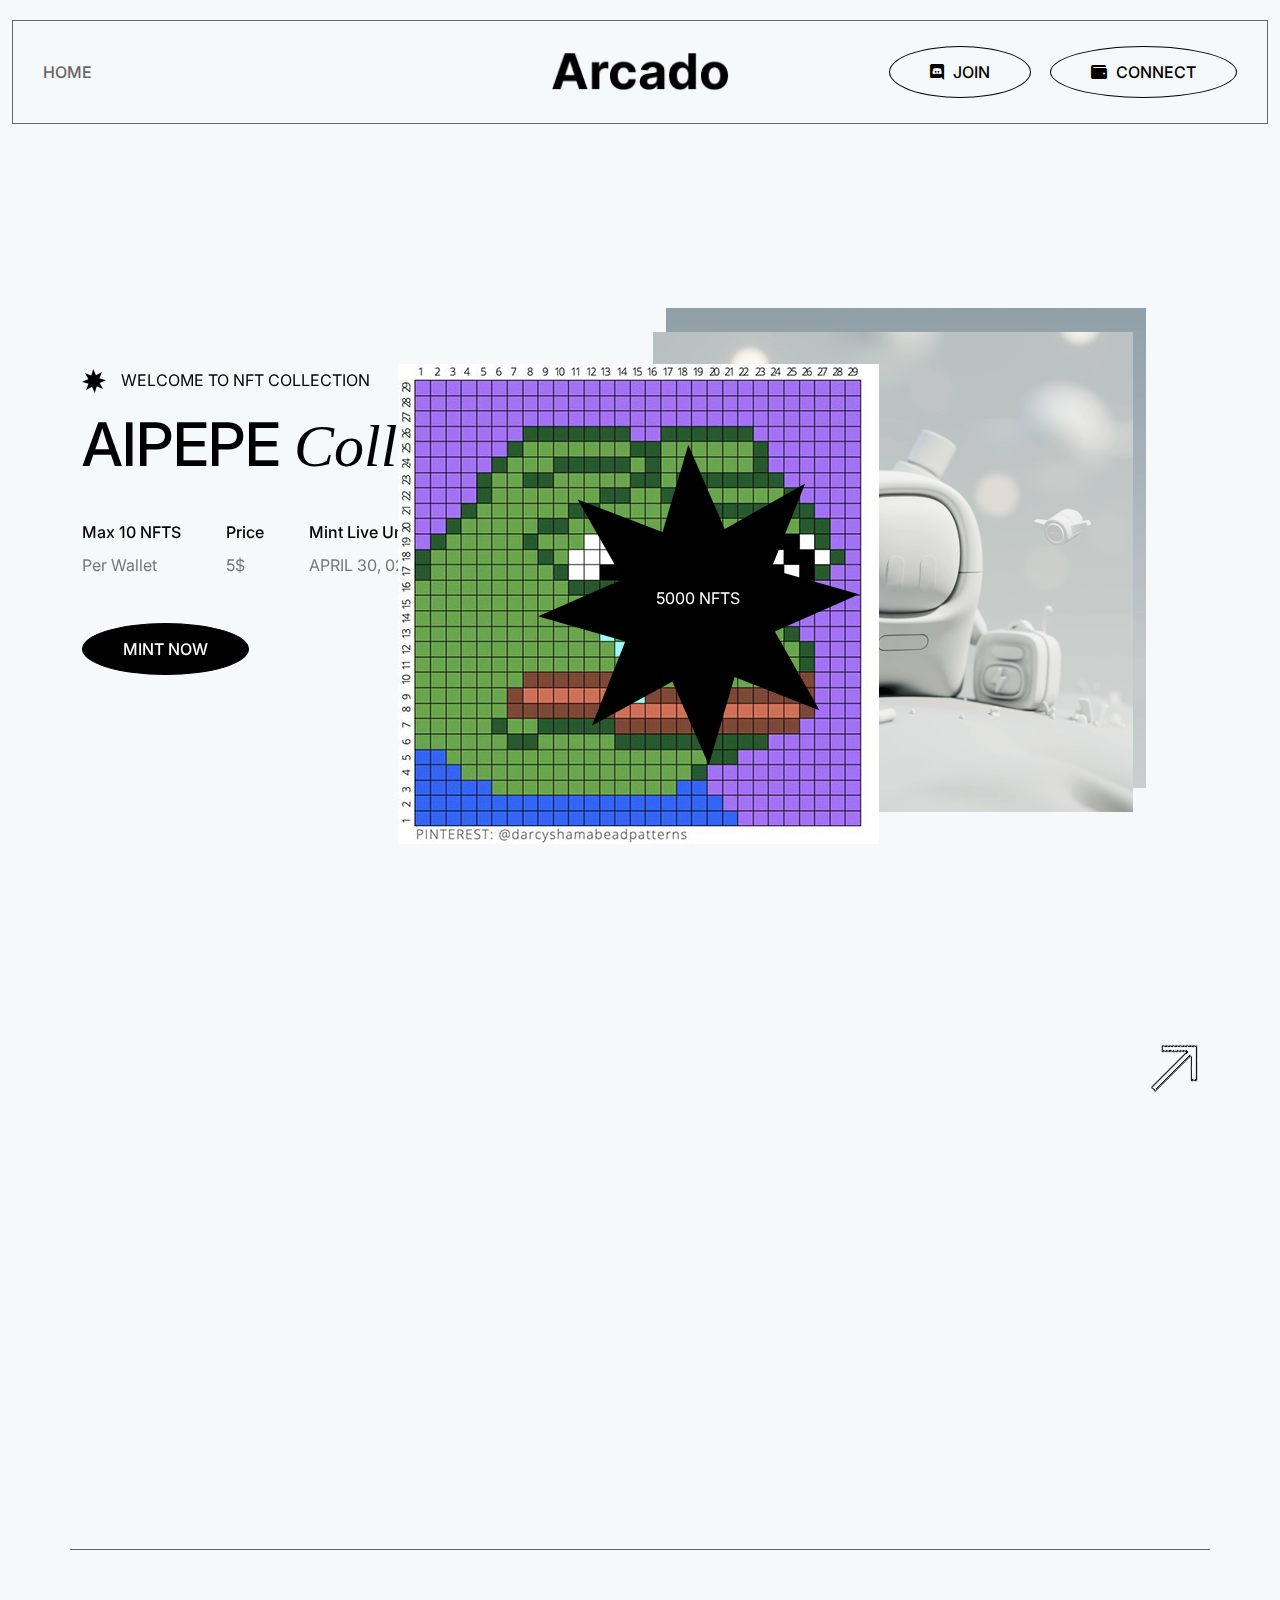
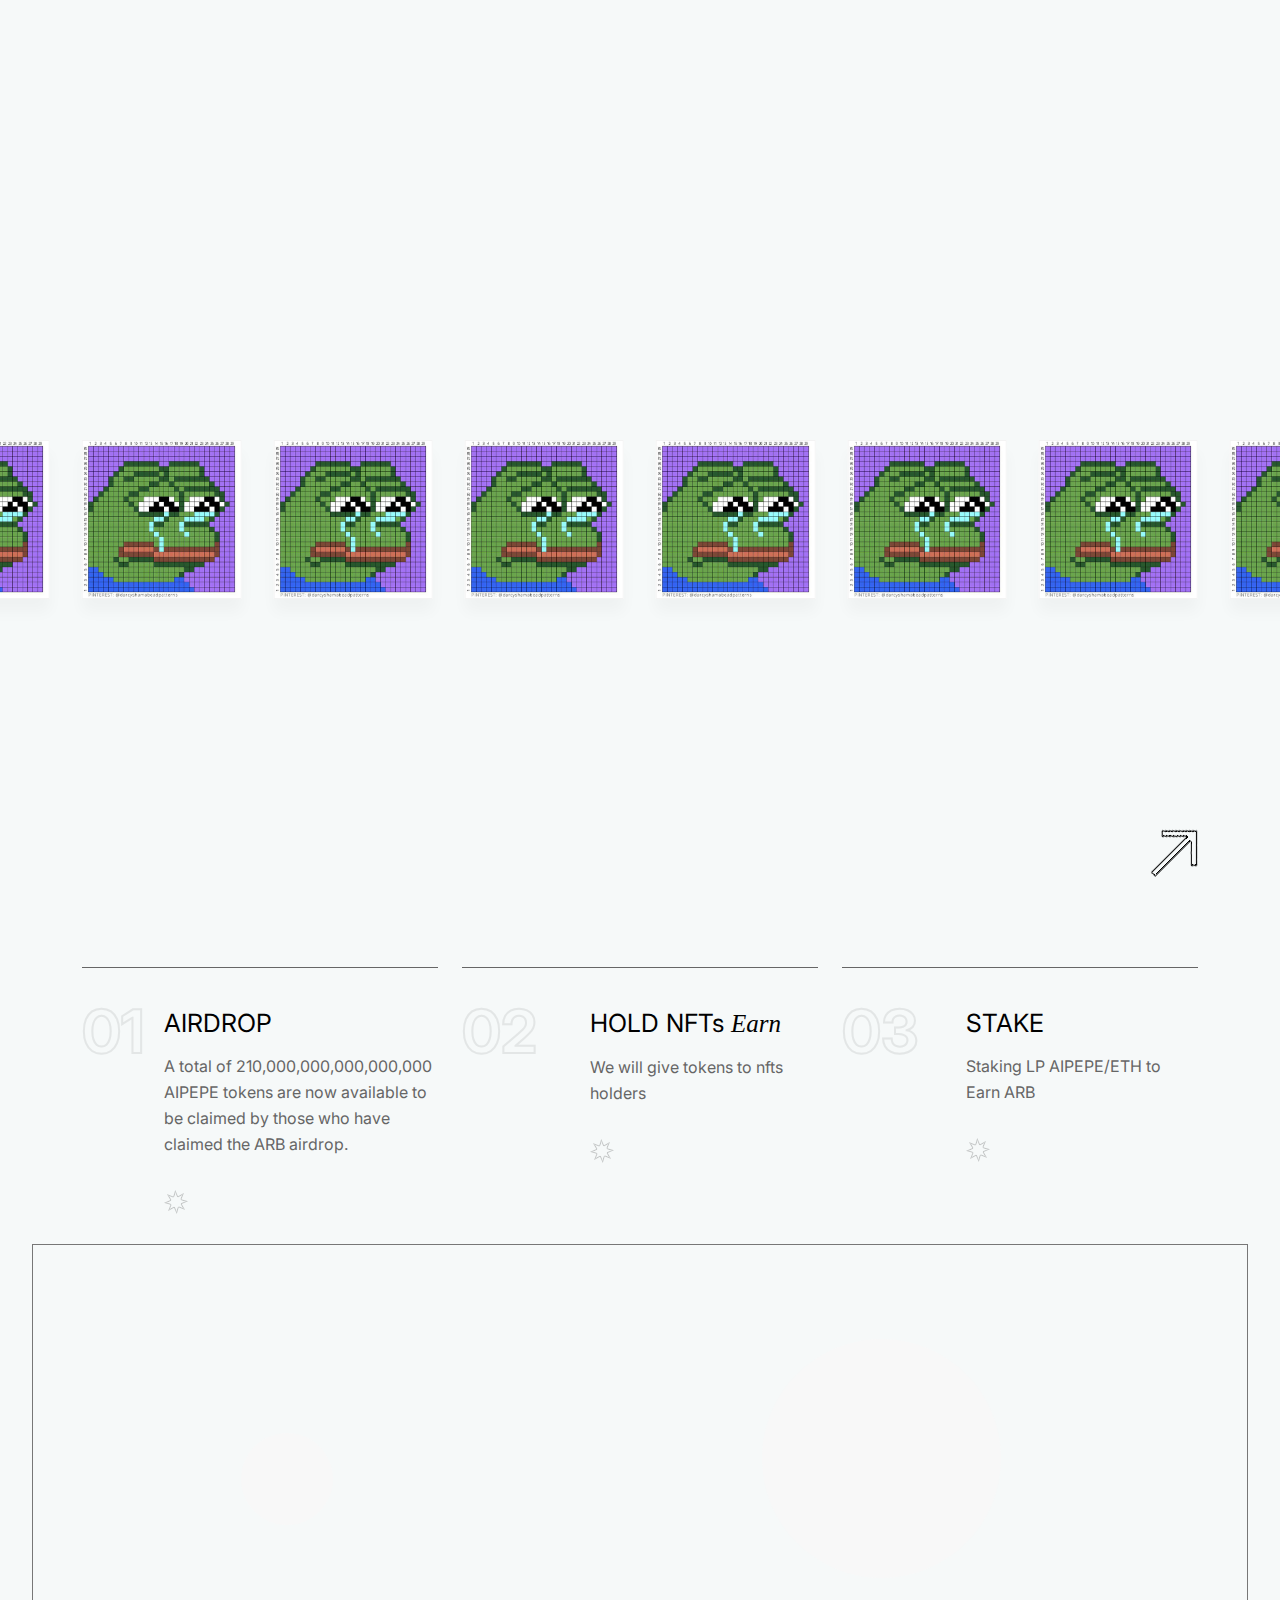
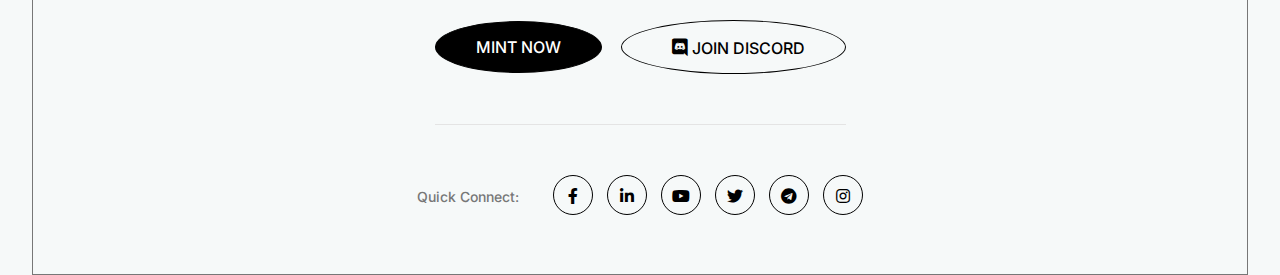
==== index.html @ 97822bea "haha" ====
<!DOCTYPE html>
<html class="no-js" lang="zxx">
<meta
    http-equiv="content-type"
    content="text/html;charset=UTF-8"
  />
    <meta charset="utf-8" />
    <meta http-equiv="x-ua-compatible" content="ie=edge" />
    <title>AIPEPE</title>
    <meta name="description" content="" />
    <meta name="viewport" content="width=device-width, initial-scale=1" />
    <link rel="shortcut icon" type="image/x-icon" href="img/favicon.ico" />
    <!-- Place favicon.ico in the root directory -->

    <!-- CSS here -->
    <link rel="stylesheet" href="css/bootstrap.min.css" />
    <link rel="stylesheet" href="css/animate.min.css" />
    <link rel="stylesheet" href="css/magnific-popup.css" />
    <link rel="stylesheet" href="fontawesome/css/all.min.css" />
    <link rel="stylesheet" href="css/dripicons.css" />
    <link rel="stylesheet" href="css/slick.css" />
    <link rel="stylesheet" href="css/meanmenu.css" />
    <link rel="stylesheet" href="css/swiper.min.css" />
    <link rel="stylesheet" href="css/default.css" />
    <link rel="stylesheet" href="css/style.css" />
    <link rel="stylesheet" href="css/responsive.css" />
  </head>
  <body>
    <!-- header -->
    <header class="header-area header-three">
      <div id="header-sticky" class="menu-area">
        <div class="container">
          <div class="second-menu">
            <div class="row align-items-center">
              <div class="col-xl-5 col-lg-5">
                <div class="main-menu">
                  <nav id="mobile-menu">
                    <ul>
                      <li class="has-sub">
                        <a href="#home">Home</a>
                      </li>
                    </ul>
                  </nav>
                </div>
              </div>
              <div class="col-lg-2 col-md-12 text-center">
                <div class="logo">
                  <a href="index-2.html"
                    ><img src="img/logo/logo.png" alt="logo"
                  /></a>
                </div>
              </div>
              <div class="col-xl-5 col-lg-5 text-right d-none d-lg-block">
                <a
                  href="index-2.html#contact"
                  class="btn ss-btn smoth-scroll mr-15"
                  ><i class="fab fa-discord"></i> join</a
                >
                <a href="#" class="btn ss-btn smoth-scroll menu-tigger"
                  ><i class="fas fa-wallet"></i> Connect</a
                >
              </div>
              <div class="col-12">
                <div class="mobile-menu"></div>
              </div>
            </div>
          </div>
        </div>
      </div>
    </header>
    <!-- header-end -->
    <div class="offcanvas-menu">
      <span class="menu-close"><i class="fal fa-times"></i></span>
      <div id="cssmenu3" class="menu-one-page-menu-container">
        <h2>Connect Your Wallet</h2>
        <p>
          Connect with one of our available wallet providers or create a new
          one.
        </p>
        <ul id="menu-one-page-menu-2" class="menu">
          <li class="menu-item menu-item-type-custom menu-item-object-custom">
            <a href="#"
              ><img src="img/icon/icon-1.png" alt="star-small" /> Meta Mask</a
            >
          </li>
          <li class="menu-item menu-item-type-custom menu-item-object-custom">
            <a href="#"
              ><img src="img/icon/icon-2.png" alt="star-small" /> Bitski</a
            >
          </li>
          <li class="menu-item menu-item-type-custom menu-item-object-custom">
            <a href="#"
              ><img src="img/icon/icon-3.png" alt="star-small" /> Fortmatic</a
            >
          </li>
          <li class="menu-item menu-item-type-custom menu-item-object-custom">
            <a href="#"
              ><img src="img/icon/icon-4.png" alt="star-small" /> Wallet Connect
            </a>
          </li>
        </ul>
      </div>
    </div>
    <div class="offcanvas-overly"></div>
    <!-- offcanvas-end -->

    <!-- main-area -->
    <main>
      <!-- slider-area -->
      <section id="parallax" class="slider-area fix p-relative">
        <div
          class="slider-shape ss-one layer"
          data-delay=".15s"
          data-depth="0.10"
        >
          <img src="./images/pepe.jpg" alt="shape" />
        </div>
        <div
          class="slider-shape ss-two layer"
          data-delay=".15s"
          data-depth="0.10"
        >
          <img src="img/slider/main3.png" alt="shape" />
        </div>
        <div class="slider-shape ss-three layer" data-depth="0.40">
          <img src="img/slider/main2.png" alt="shape" />
        </div>
        <div class="slider-shape ss-four layer" data-depth="0.40">
          <img src="img/slider/slider-icon1.png" alt="shape" />
          <div class="text">5000 NFTs</div>
        </div>
        <div class="slider-active">
          <div class="single-slider slider-bg d-flex align-items-center">
            <div class="container">
              <div class="row justify-content-center align-items-center">
                <div class="col-lg-6 col-md-6">
                  <div
                    class="slider-content s-slider-content mt-100 p-relative"
                  >
                    <h5>
                      <img src="img/bg/star-small.png" alt="star-small" />
                      welcome to nft collection
                    </h5>
                    <h2 data-animation="fadeInUp" data-delay=".4s">
                      AIPEPE <span>Collections</span>
                    </h2>
                    <ul class="expert">
                      <li>
                        <strong>Max 10 NFTS</strong>
                        <p>Per Wallet</p>
                      </li>
                      <li>
                        <strong>Price</strong>
                        <p>5$</p>
                      </li>
                      <li>
                        <strong>Mint Live Until</strong>
                        <p>APRIL 30, 02:00H</p>
                      </li>
                    </ul>
                    <div class="slider-btn mt-30 mb-105">
                      <a
                        href="#"
                        class="btn ss-btn mr-15 menu-tigger"
                        data-animation="fadeInLeft"
                        data-delay=".4s"
                        >mint now
                      </a>
                    </div>
                  </div>
                </div>
                <div class="col-lg-6 col-md-6 p-relative"></div>
              </div>
            </div>
          </div>
        </div>
      </section>
      <!-- slider-area-end -->

      <!-- services-three-area -->
      <section id="services" class="services-area services-bg p-relative fix">
        <div class="container pt-120 pb-90">
          <div class="row">
            <div class="col-lg-6 col-md-12">
              <div
                class="section-title p-relative mb-50 wow fadeInLeft animated"
                data-animation="fadeInLeft"
                data-delay=".4s"
              >
                <h5>
                  <img src="img/bg/star-small.png" alt="star-small" /> How It
                  works
                </h5>
                <h2>How To <span>Mint</span></h2>
              </div>
            </div>
            <div class="col-lg-6 col-md-12 text-right">
              <a href="#contact"
                ><img src="img/bg/up-arrow-icon.png" alt="img"
              /></a>
            </div>
          </div>
          <div class="row">
            <div class="col-lg-3 col-md-6">
              <div
                class="s-single-services mb-30 wow fadeInUp animated"
                data-animation="fadeInUp"
                data-delay=".2s"
              >
                <div class="services-icon mb-30">
                  <img src="img/icon/se-icon1.png" alt="img" />
                </div>
                <div class="second-services-content">
                  <h3>Connect Your <span>Wallet</span></h3>
                  <p>Put your skills to the ultimate test & wager PONG.</p>
                  <div class="star-icon">
                    <img src="img/bg/star-small-2.png" alt="star-small" />
                  </div>
                </div>
              </div>
            </div>
            <div class="col-lg-3 col-md-6">
              <div
                class="s-single-services mb-30 wow fadeInUp animated"
                data-animation="fadeInUp"
                data-delay=".4s"
              >
                <div class="services-icon mb-30">
                  <img src="img/icon/se-icon2.png" alt="img" />
                </div>
                <div class="second-services-content">
                  <h3>Select An <span>Quatity</span></h3>
                  <p>Trade and sell Pong Heroes NFT's with $PONG token.</p>
                  <div class="star-icon">
                    <img src="img/bg/star-small-2.png" alt="star-small" />
                  </div>
                </div>
              </div>
            </div>
            <div class="col-lg-3 col-md-6">
              <div
                class="s-single-services mb-30 wow fadeInUp animated"
                data-animation="fadeInUp"
                data-delay=".6s"
              >
                <div class="services-icon mb-30">
                  <img src="img/icon/se-icon3.png" alt="img" />
                </div>
                <div class="second-services-content">
                  <h3>Confirm <span>Transaction</span></h3>
                  <p>Pong Heroes will include multible blockchains game.</p>
                  <div class="star-icon">
                    <img src="img/bg/star-small-2.png" alt="star-small" />
                  </div>
                </div>
              </div>
            </div>
            <div class="col-lg-3 col-md-6">
              <div
                class="s-single-services mb-30 wow fadeInUp animated"
                data-animation="fadeInUp"
                data-delay=".6s"
              >
                <div class="services-icon mb-30">
                  <img src="img/icon/se-icon4.png" alt="img" />
                </div>
                <div class="second-services-content">
                  <h3>Receive Your <span>NFTs</span></h3>
                  <p>
                    In the game, that all players can choose by their
                    preference.
                  </p>
                  <div class="star-icon">
                    <img src="img/bg/star-small-2.png" alt="star-small" />
                  </div>
                </div>
              </div>
            </div>
          </div>
        </div>
      </section>
      <!-- services-three-area -->
      <!-- gallery-area -->
      <section id="portfolio" class="portfolio fix">
        <div class="container pt-120 pb-110">
          <div class="portfolio">
            <div class="row align-items-center text-center">
              <div class="col-lg-12 col-md-12">
                <div
                  class="section-title p-relative mb-50 pl-60 wow fadeInLeft animated"
                  data-animation="fadeInLeft"
                  data-delay=".4s"
                >
                  <div class="hireus">
                    <img src="img/bg/hireus-circle.png" alt="hireus-circle" />
                  </div>
                  <h2>
                    We Are Fully Dedicated To Creative <br /><span
                      >Authentic Assets</span
                    >
                  </h2>
                </div>
              </div>
            </div>
            <div class="swiper profile">
              <div class="swiper-wrapper">
                <div class="swiper-slide">
                  <figure class="gallery-image">
                    <img src="images/pepe.jpg" alt="img" class="img" />
                  </figure>
                </div>
                <div class="swiper-slide">
                  <figure class="gallery-image">
                    <img src="images/pepe.jpg" alt="img" class="img" />
                  </figure>
                </div>
                <div class="swiper-slide">
                  <figure class="gallery-image">
                    <img src="images/pepe.jpg" alt="img" class="img" />
                  </figure>
                </div>
                <div class="swiper-slide">
                  <figure class="gallery-image">
                    <img src="images/pepe.jpg" alt="img" class="img" />
                  </figure>
                </div>
                <div class="swiper-slide">
                  <figure class="gallery-image">
                    <img src="images/pepe.jpg" alt="img" class="img" />
                  </figure>
                </div>
                <div class="swiper-slide">
                  <figure class="gallery-image">
                    <img src="images/pepe.jpg" alt="img" class="img" />
                  </figure>
                </div>
              </div>
            </div>
          </div>
        </div>
      </section>
      <!-- gallery-area-end -->

      <!-- services-three-area -->
      <section
        id="services2"
        class="services-area services-bg p-relative fix pt-120"
      >
        <div class="container">
          <div class="row">
            <div class="col-lg-6 col-md-12">
              <div
                class="section-title p-relative mb-50 wow fadeInLeft animated"
                data-animation="fadeInLeft"
                data-delay=".4s"
              >
                <h5>
                  <img src="img/bg/star-small.png" alt="star-small" /> features
                </h5>
                <h2>Why Choose <span>Us</span></h2>
              </div>
            </div>
            <div class="col-lg-6 col-md-12 text-right">
              <a href="#contact" class="up-arrow"
                ><img src="img/bg/up-arrow-icon.png" alt="img"
              /></a>
            </div>
          </div>
          <div class="row">
            <div class="col-lg-4 col-md-6">
              <div class="services-box07 mb-30">
                <div class="sr-contner">
                  <div class="icon">01</div>
                  <div class="text">
                    <h5>AIRDROP</span></h5>
                    <p>
                        A total of 210,000,000,000,000,000 AIPEPE tokens are now available to be claimed by those who have claimed the ARB airdrop.
                    </p>
                    <div class="star-icon">
                      <img src="img/bg/star-small-2.png" alt="star-small" />
                    </div>
                  </div>
                </div>
              </div>
            </div>
            <div class="col-lg-4 col-md-6">
              <div class="services-box07 mb-30">
                <div class="sr-contner">
                  <div class="icon">02</div>
                  <div class="text">
                    <h5>HOLD NFTs <span>Earn</span></h5>
                    <p>
                        We will give tokens to nfts holders
                    </p>
                    <div class="star-icon">
                      <img src="img/bg/star-small-2.png" alt="star-small" />
                    </div>
                  </div>
                </div>
              </div>
            </div>
            <div class="col-lg-4 col-md-6">
              <div class="services-box07 mb-30">
                <div class="sr-contner">
                  <div class="icon">03</div>
                  <div class="text">
                    <h5>STAKE </h5>
                    <p>
                        Staking LP AIPEPE/ETH to Earn
                        ARB
                    </p>
                    <div class="star-icon">
                      <img src="img/bg/star-small-2.png" alt="star-small" />
                    </div>
                  </div>
                </div>
              </div>
            </div>
          </div>
        </div>
      </section>
      <!-- services-three-area -->




    </main>
    <!-- main-area-end -->

    <!-- footer -->
    <footer class="footer-bg footer-p">
      <div class="footer-top p-relative">
        <div class="container">
          <div class="anim-01"></div>
          <div class="anim-02"></div>
          <div class="row justify-content-center align-items-center">
            <div class="col-xl-5 col-lg-6 col-sm-12 text-center">
              <div
                class="section-title p-relative mb-50 wow fadeInDown animated"
                data-animation="fadeInLeft"
                data-delay=".4s"
              >
                <div class="ft-logo">
                  <img src="img/bg/footer-icon.png" alt="img" />
                </div>
                <h2 class="mt-60">
                  Quick Join Our Community & Get <span>Early Access</span>
                </h2>
              </div>
              <div class="slider-btn pb-50 bdb">
                <a
                  href="#"
                  class="btn ss-btn mr-15 menu-tigger"
                  data-animation="fadeIn"
                  data-delay=".4s"
                  >mint now
                </a>
                <a
                  href="#"
                  class="btn ss-btn active"
                  data-animation="fadeInLeft"
                  data-delay=".4s"
                  ><i class="fab fa-discord"></i> Join discord</a
                >
              </div>
              <div class="footer-social mt-50 mb-60">
                <span>Quick Connect:</span>
                <a href="#"><i class="fab fa-facebook-f"></i></a>
                <a href="#"><i class="fab fa-linkedin-in"></i></a>
                <a href="#"><i class="fab fa-youtube"></i></a>
                <a href="#"><i class="fab fa-twitter"></i></a>
                <a href="#"><i class="fab fa-telegram"></i></a>
                <a href="#"><i class="fab fa-instagram"></i></a>
              </div>
            </div>
          </div>

        </div>
      </div>

    </footer>
    <!-- footer-end -->

    <!-- JS here -->
    <script src="js/vendor/modernizr-3.5.0.min.js"></script>
    <script src="js/vendor/jquery-3.6.0.min.js"></script>
    <script src="js/popper.min.js"></script>
    <script src="js/bootstrap.min.js"></script>
    <script src="js/slick.min.js"></script>
    <script src="js/ajax-form.js"></script>
    <script src="js/paroller.js"></script>
    <script src="js/wow.min.js"></script>
    <script src="js/js_isotope.pkgd.min.js"></script>
    <script src="js/imagesloaded.min.js"></script>
    <script src="js/parallax.min.js"></script>
    <script src="js/jquery.waypoints.min.js"></script>
    <script src="js/jquery.counterup.min.js"></script>
    <script src="js/jquery.scrollUp.min.js"></script>
    <script src="js/jquery.meanmenu.min.js"></script>
    <script src="js/parallax-scroll.js"></script>
    <script src="js/jquery.magnific-popup.min.js"></script>
    <script src="js/element-in-view.js"></script>
    <script src="js/swiper.min.js"></script>
    <script src="js/main.js"></script>
  </body>


</html>
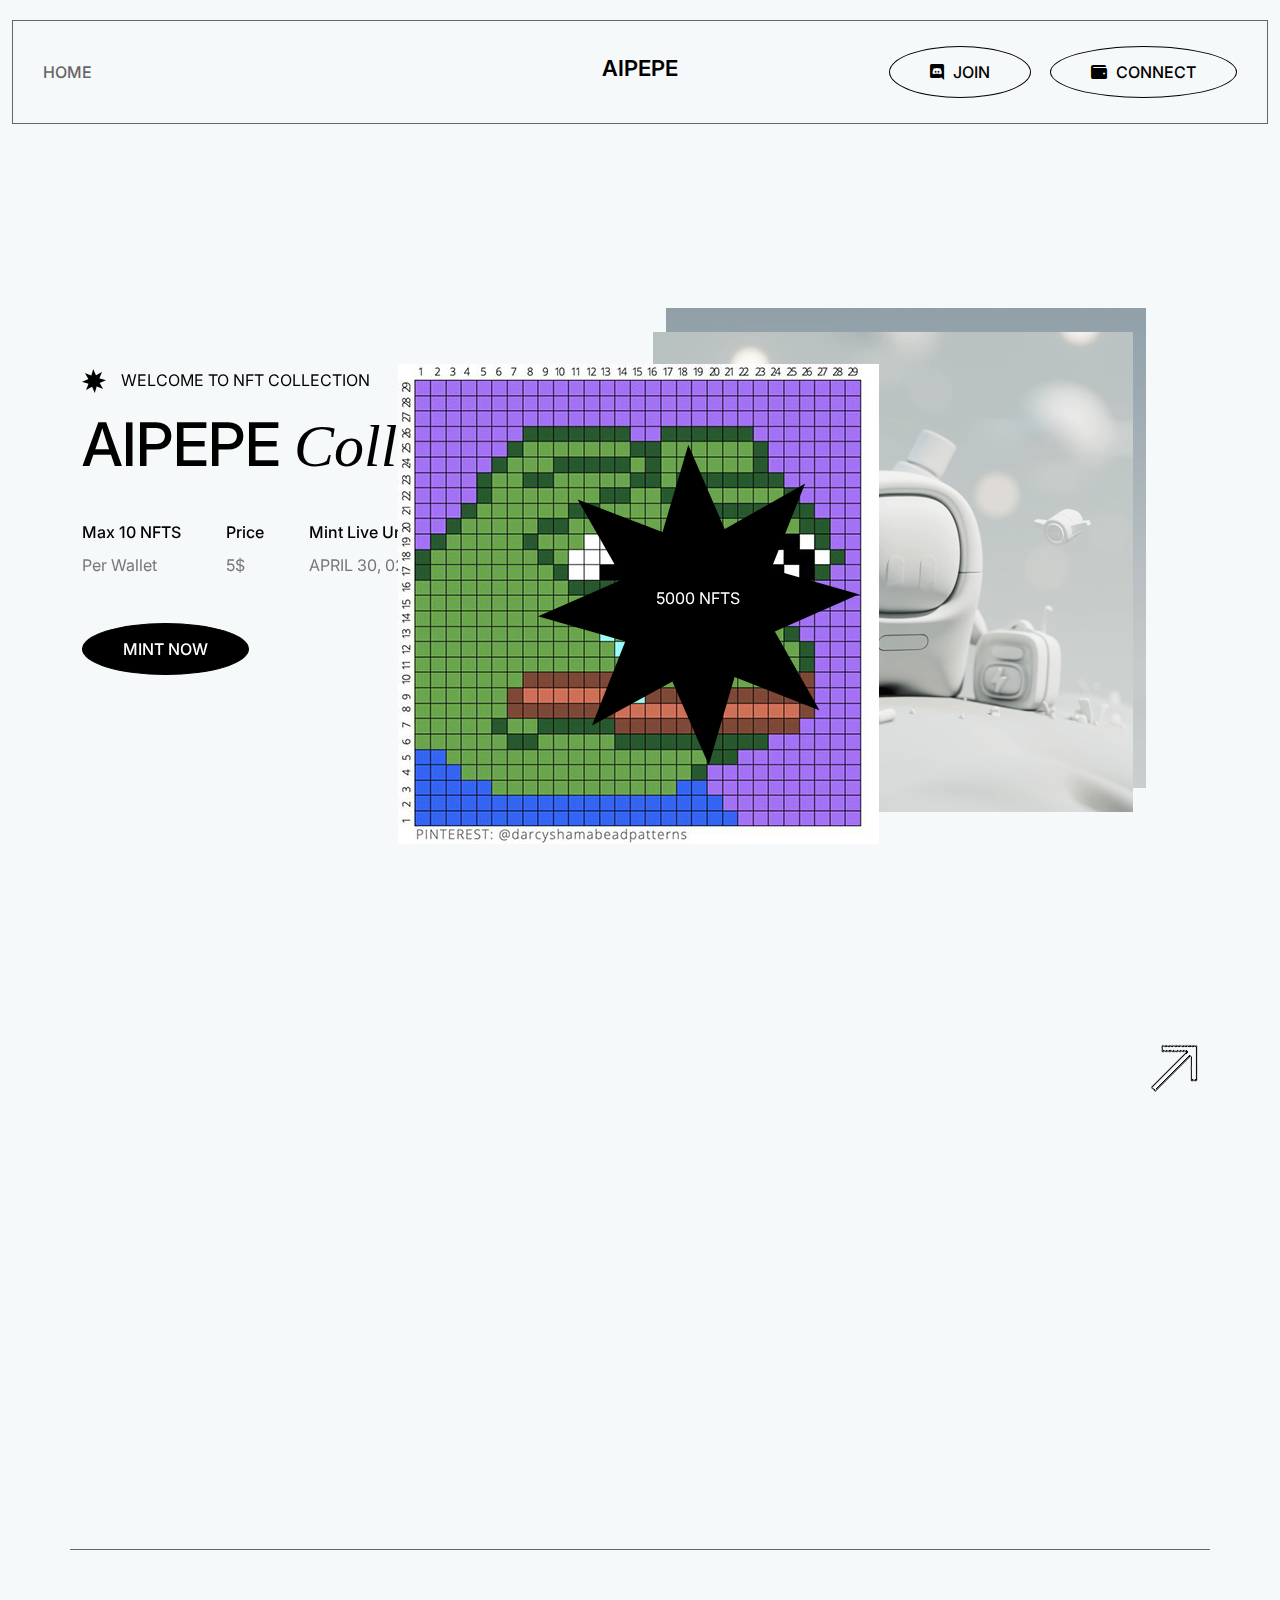
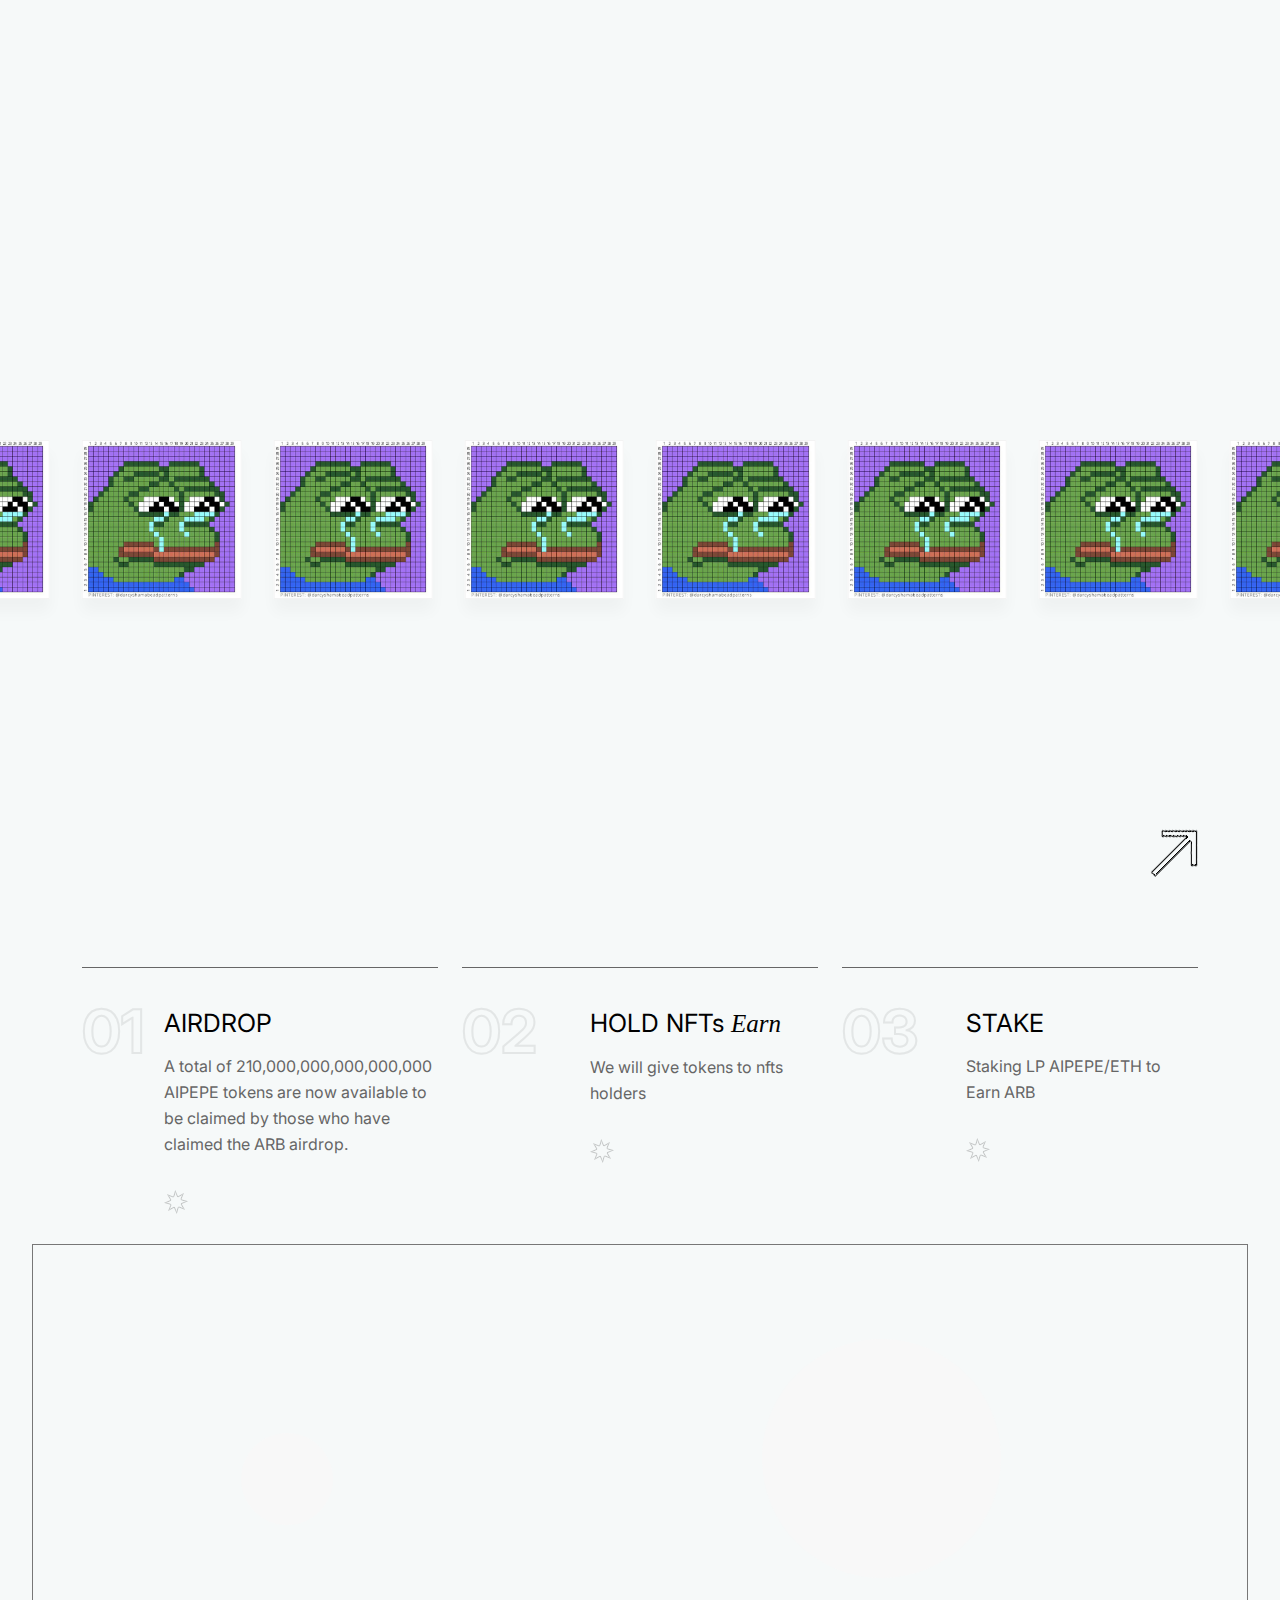
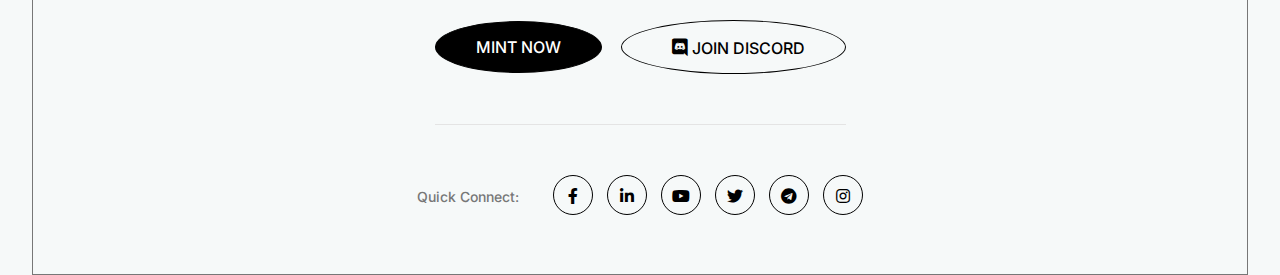
==== commit bad6e855: "haha" ====
--- a/index.html
+++ b/index.html
@@ -45,9 +45,10 @@
               </div>
               <div class="col-lg-2 col-md-12 text-center">
                 <div class="logo">
-                  <a href="index-2.html"
+                  <!-- <a href="index-2.html"
                     ><img src="img/logo/logo.png" alt="logo"
-                  /></a>
+                  /></a> -->
+                    <h4>AIPEPE</h4>
                 </div>
               </div>
               <div class="col-xl-5 col-lg-5 text-right d-none d-lg-block">
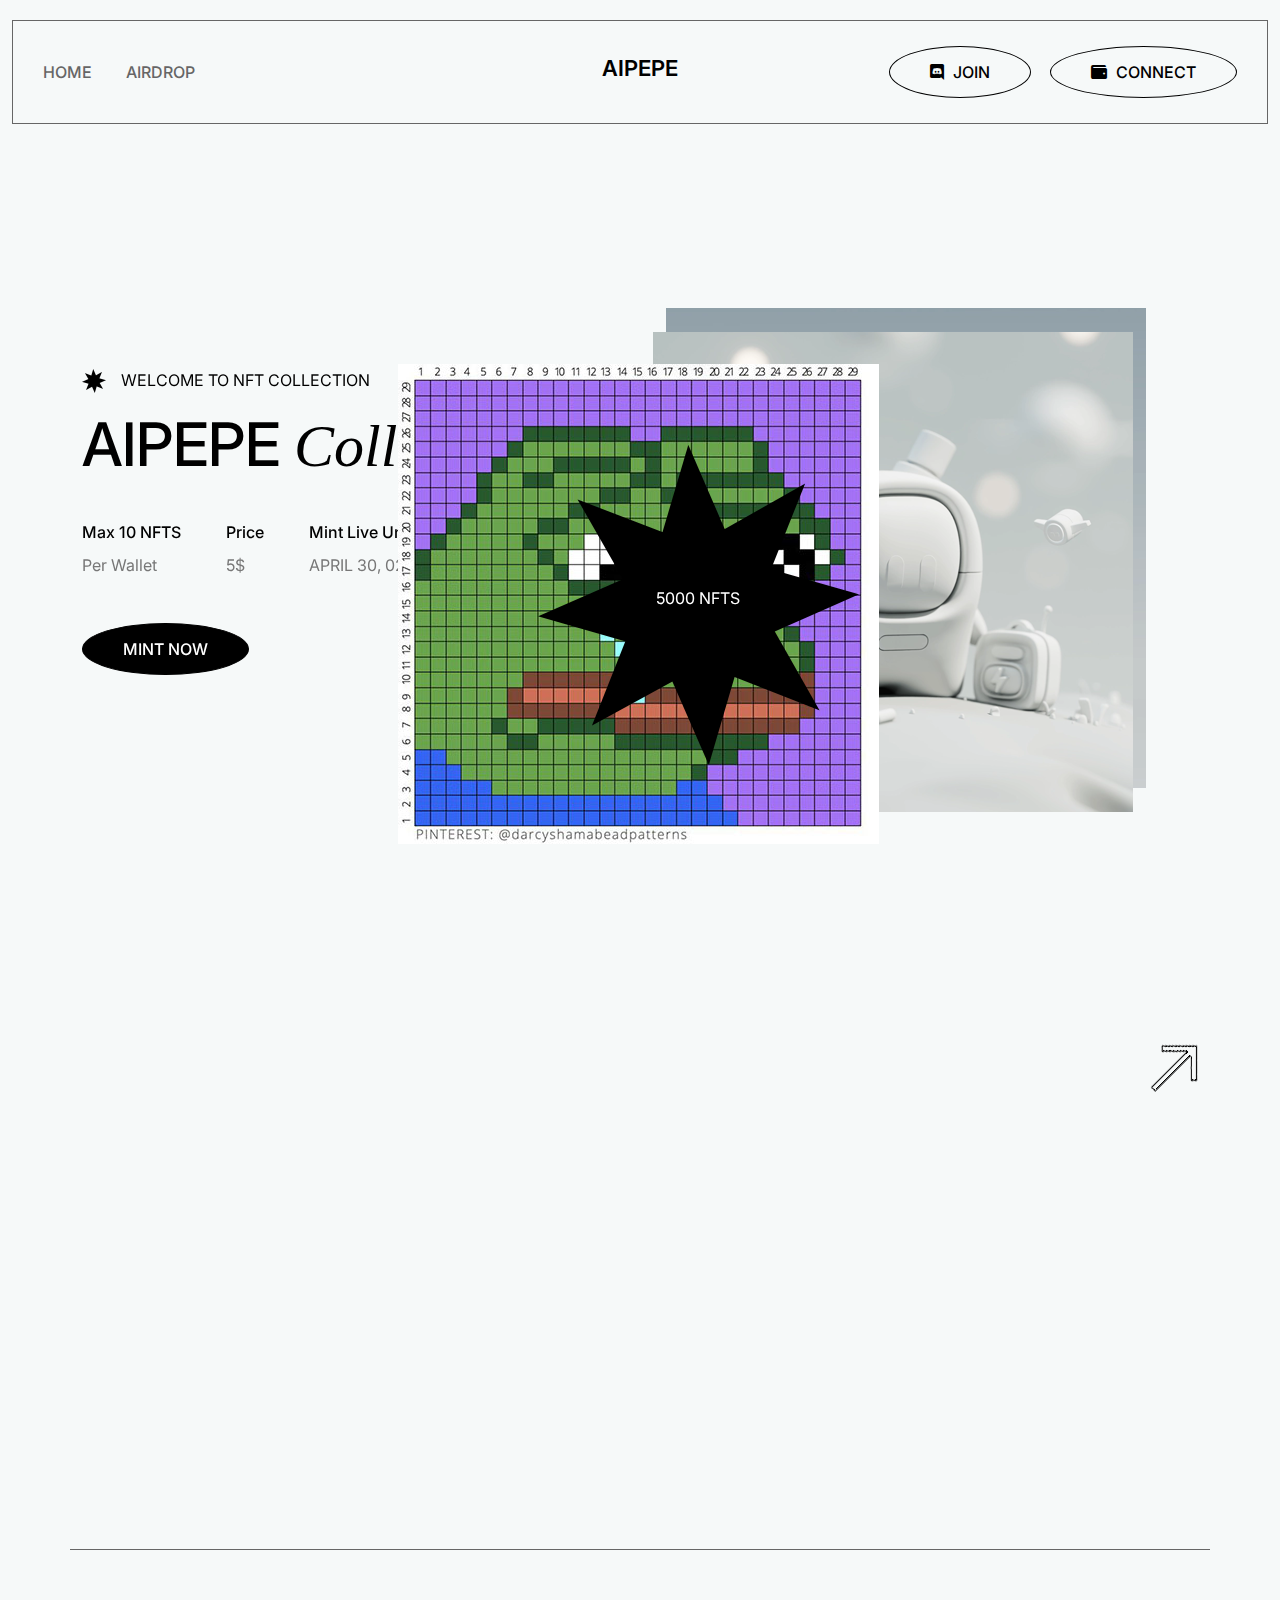
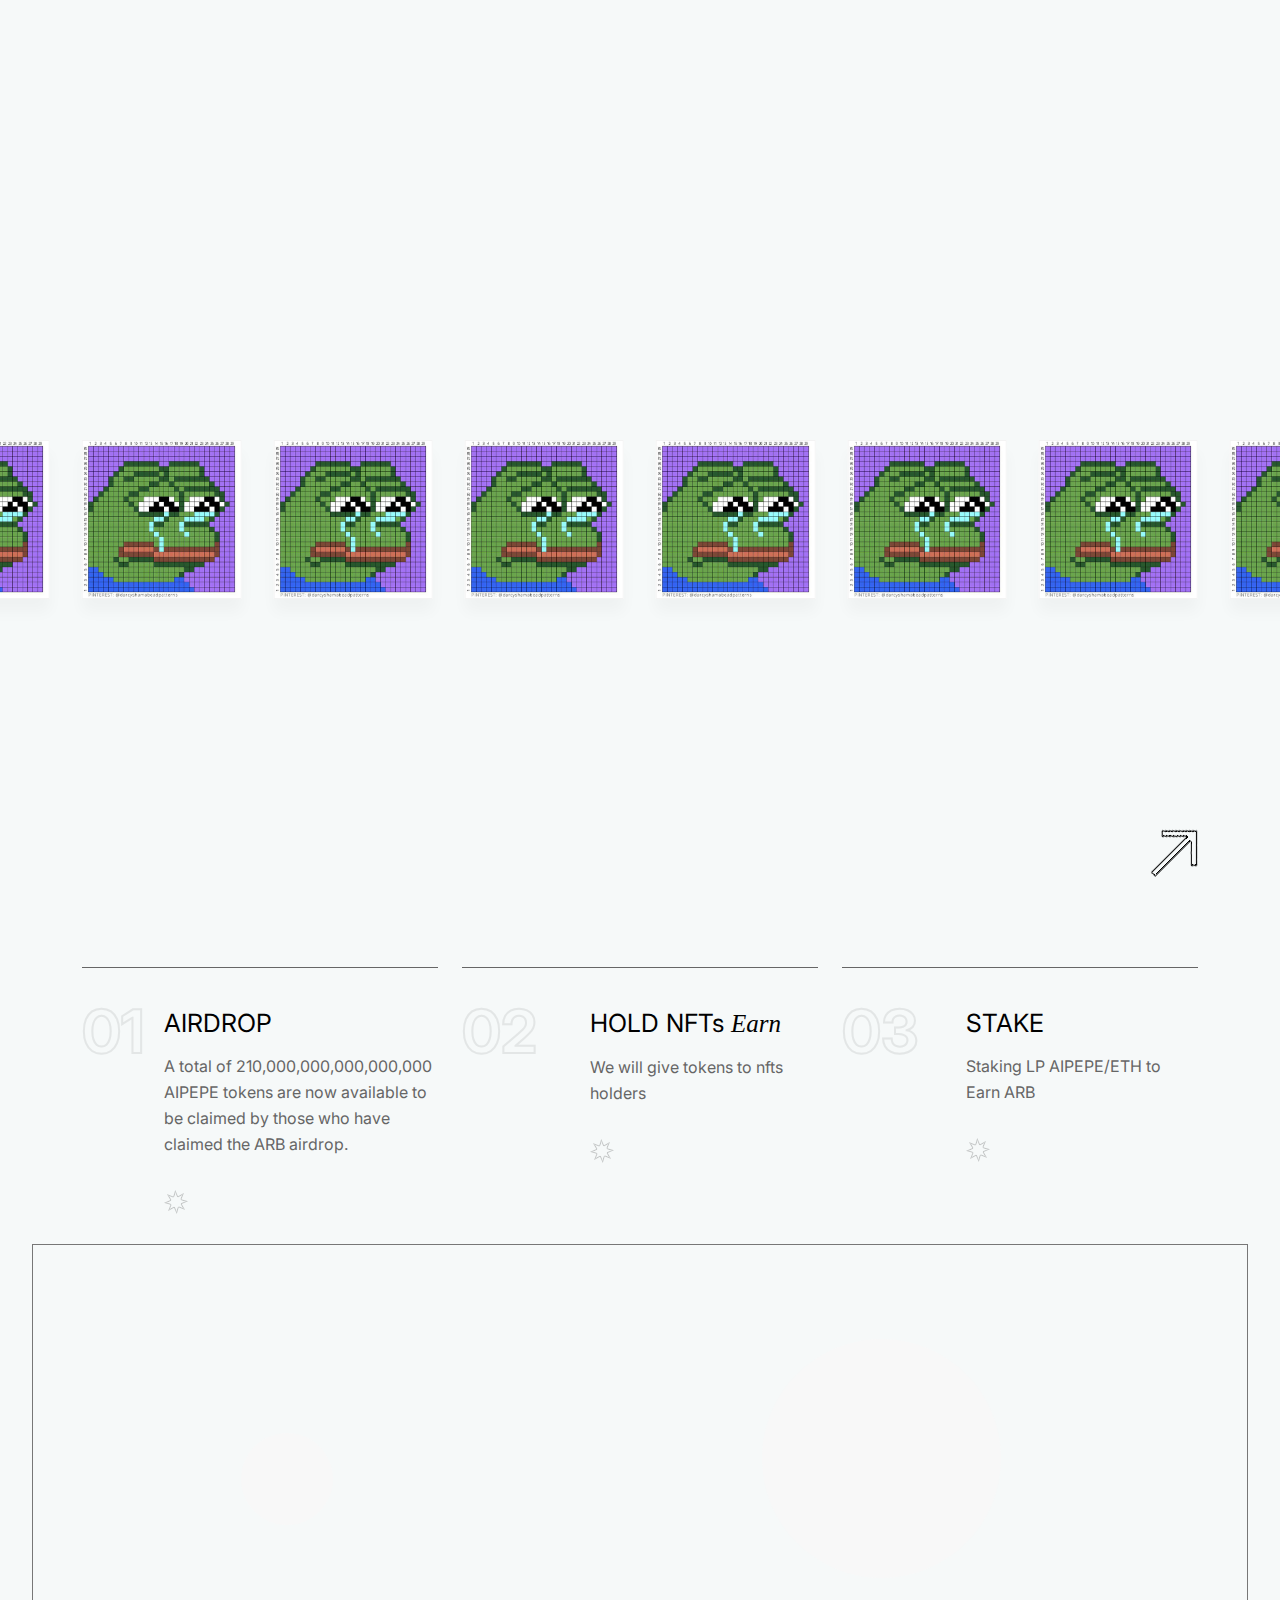
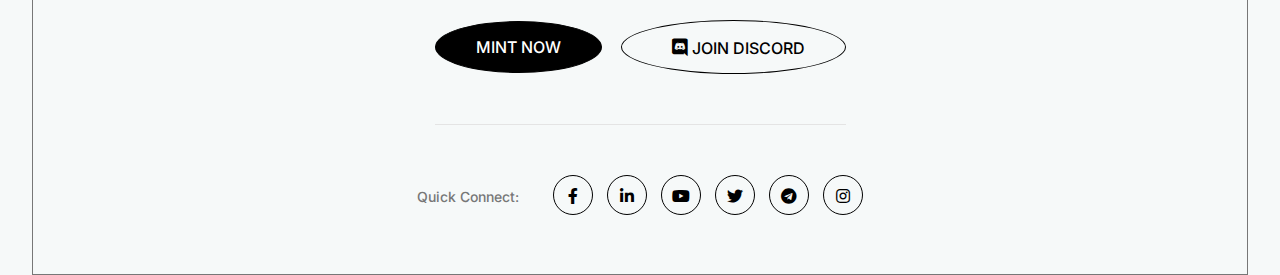
==== commit 82e8e7e7: "airdrop" ====
--- a/index.html
+++ b/index.html
@@ -39,6 +39,7 @@
                       <li class="has-sub">
                         <a href="#home">Home</a>
                       </li>
+                      <li><a href="">Airdrop</a></li>
                     </ul>
                   </nav>
                 </div>
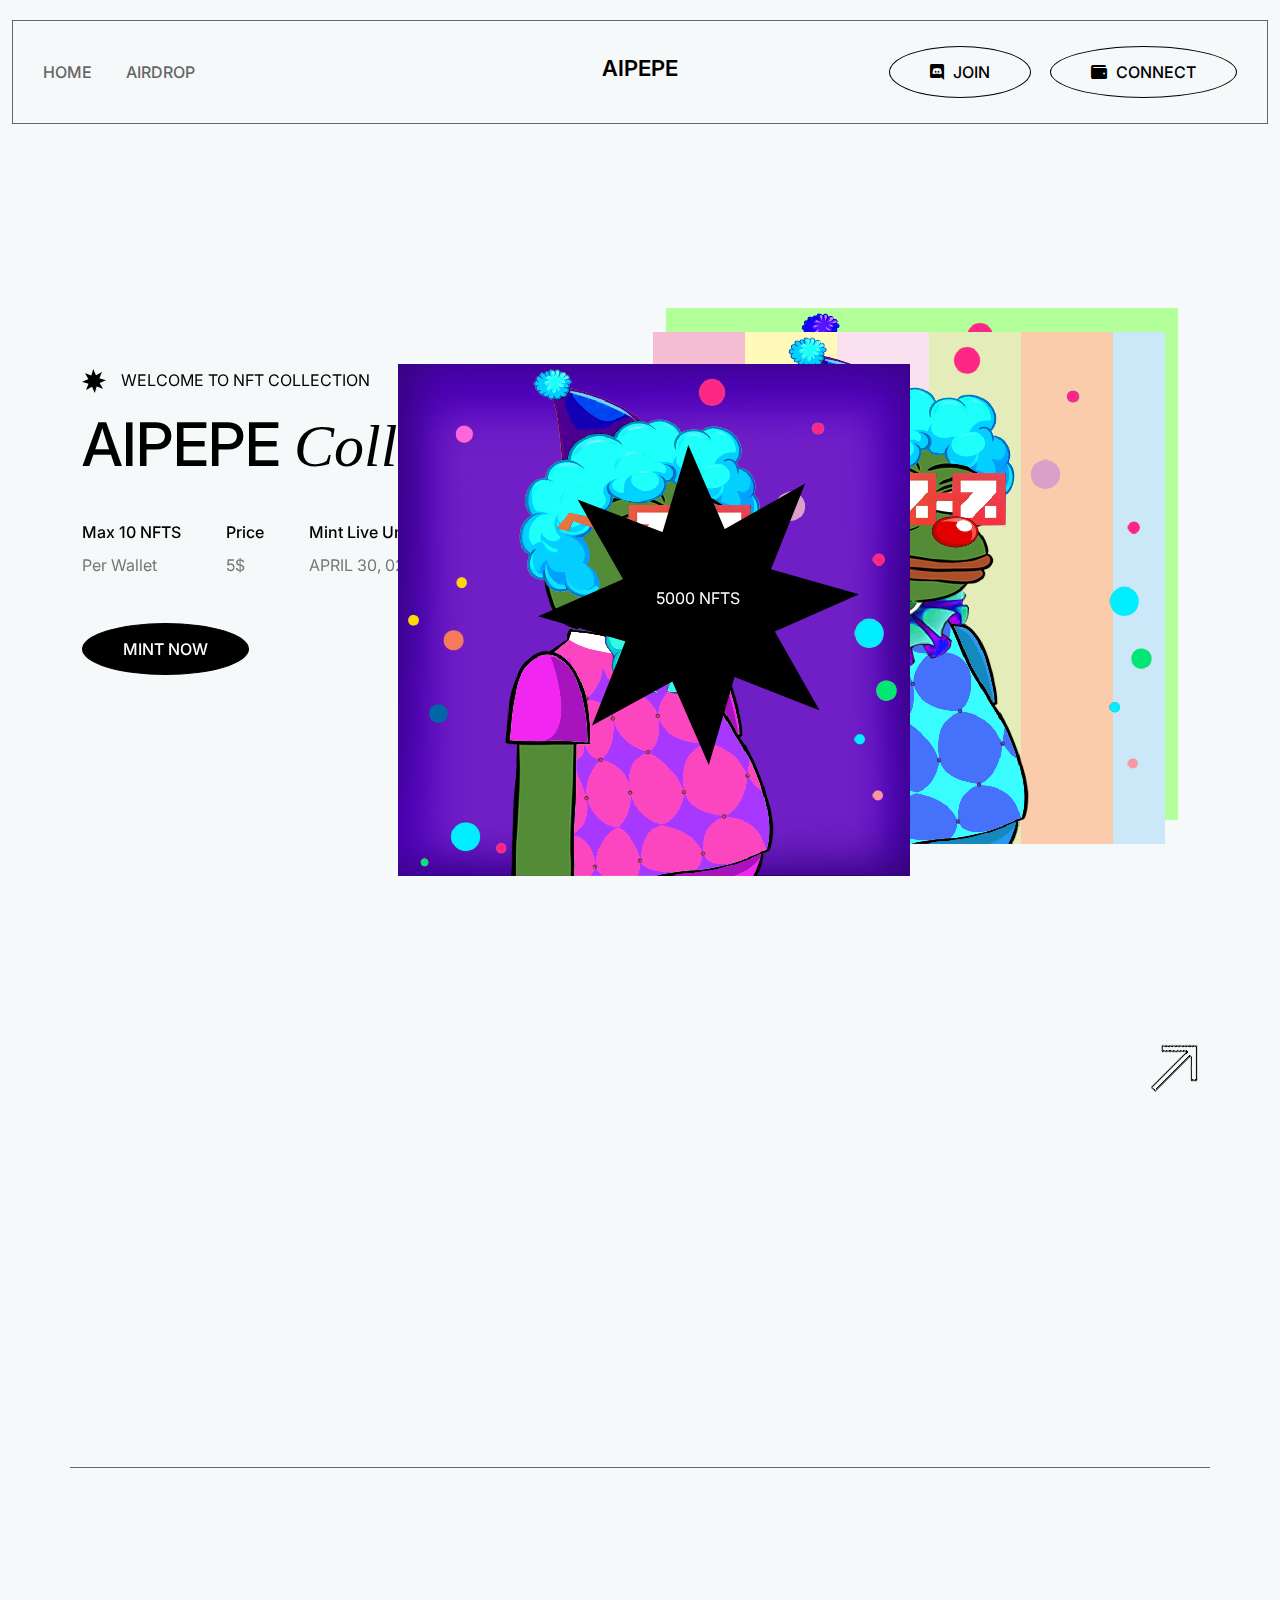
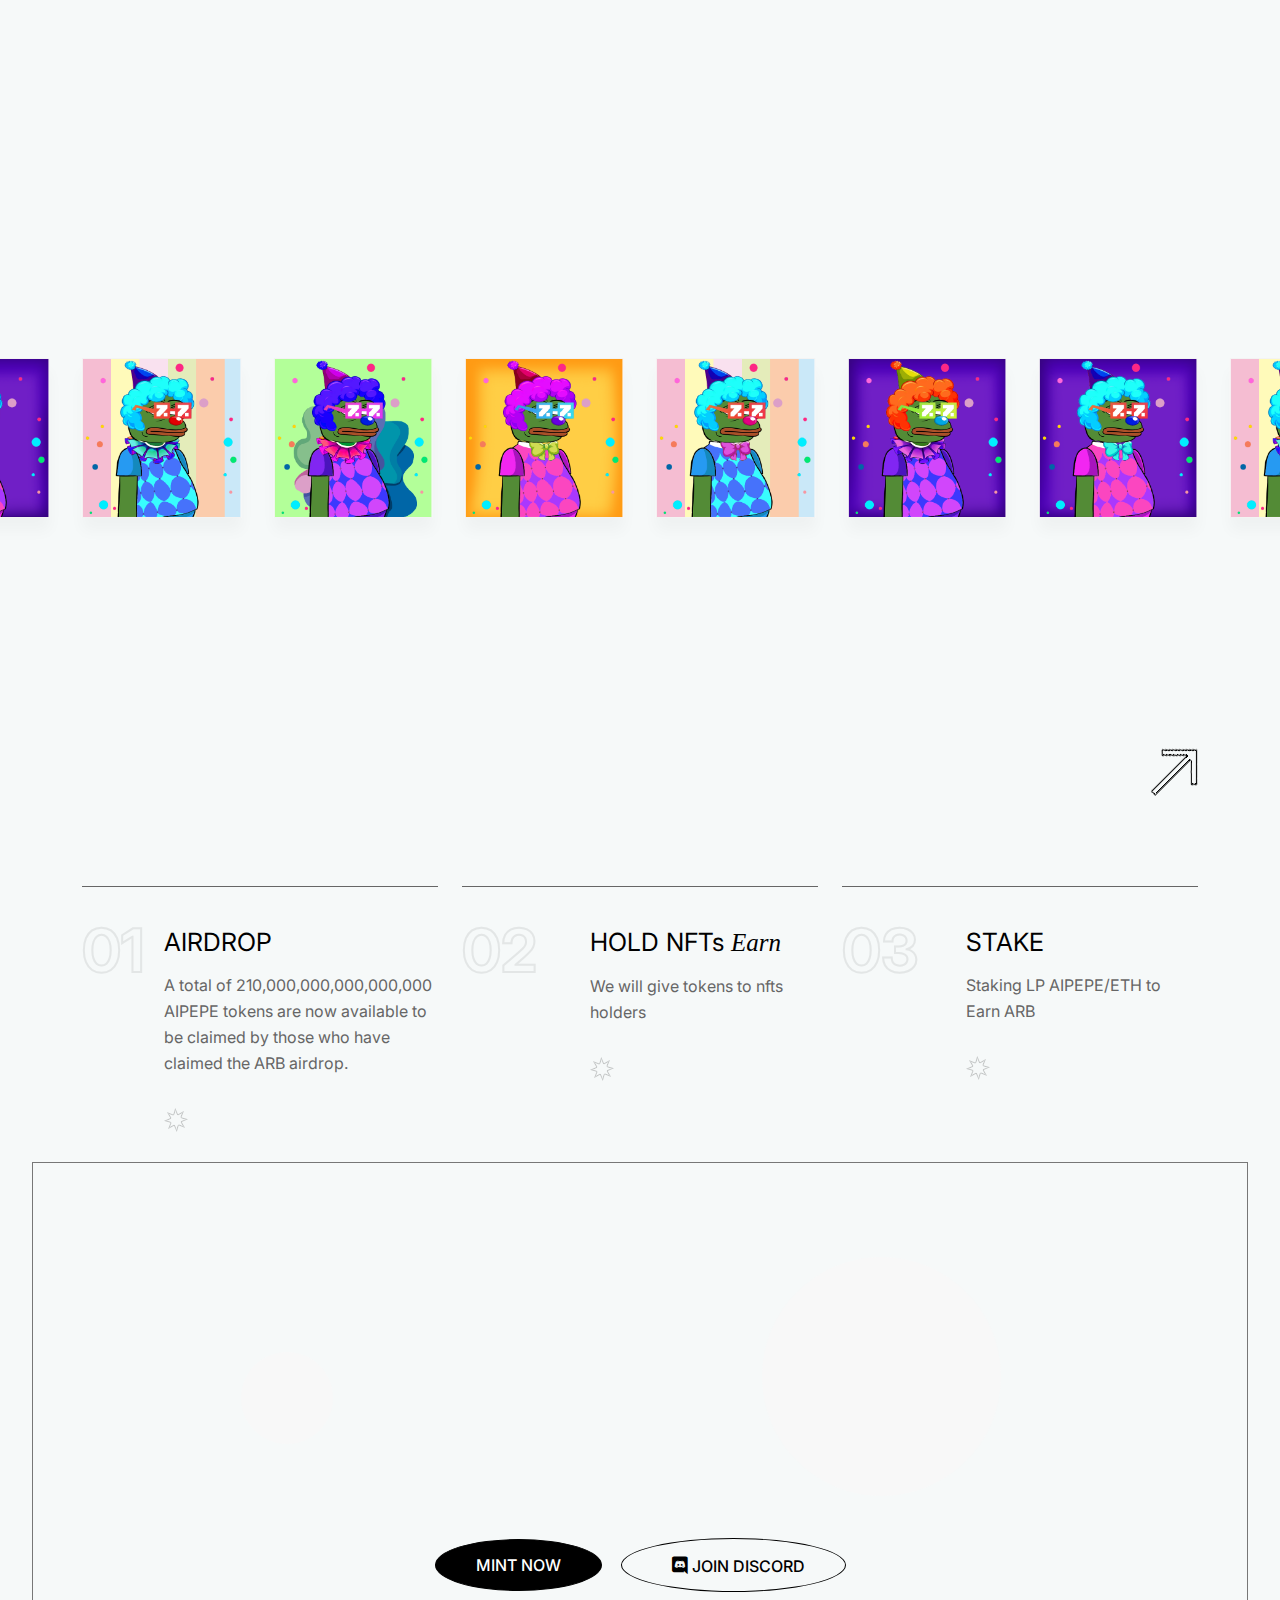
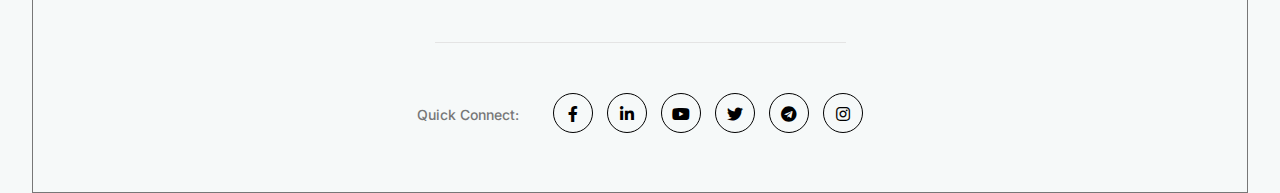
==== commit 8661177c: "haha" ====
--- a/index.html
+++ b/index.html
@@ -7,9 +7,22 @@
     <meta charset="utf-8" />
     <meta http-equiv="x-ua-compatible" content="ie=edge" />
     <title>AIPEPE</title>
+    <meta name="description" content="Make the world colorful with AIPEPE and earn the massive airdrop." />
+    <meta property="og:locale" content="en_US">
+    <meta property="og:type" content="website">
+    <meta property="og:title" content="AIPEPE">
+    <meta property="og:description" content="Make the world colorful with AIPEPE and earn the massive airdrop.">
+    <meta property="og:url" content="#">
+    <meta property="og:site_name" content="AIPEPE">
+    <meta property="og:image" content="/thumb.png" />
+    <meta name="twitter:card" content="summary_large_image">
+    <meta name="twitter:title" content="AIPEPE">
+    <meta name="twitter:description" content="Make the world colorful with AIPEPE and earn the massive airdrop.">
+    <meta name="twitter:image" content="/thumb.png">
+    <meta name="twitter:site" content="@">
     <meta name="description" content="" />
     <meta name="viewport" content="width=device-width, initial-scale=1" />
-    <link rel="shortcut icon" type="image/x-icon" href="img/favicon.ico" />
+    <link rel="shortcut icon" type="image/x-icon" href="./images/1.png" />
     <!-- Place favicon.ico in the root directory -->
 
     <!-- CSS here -->
@@ -115,17 +128,17 @@
           data-delay=".15s"
           data-depth="0.10"
         >
-          <img src="./images/pepe.jpg" alt="shape" />
+          <img src="./images/1.png" alt="shape" />
         </div>
         <div
           class="slider-shape ss-two layer"
           data-delay=".15s"
           data-depth="0.10"
         >
-          <img src="img/slider/main3.png" alt="shape" />
+          <img src="./images/2.png" alt="shape" />
         </div>
         <div class="slider-shape ss-three layer" data-depth="0.40">
-          <img src="img/slider/main2.png" alt="shape" />
+          <img src="./images/3.png" alt="shape" />
         </div>
         <div class="slider-shape ss-four layer" data-depth="0.40">
           <img src="img/slider/slider-icon1.png" alt="shape" />
@@ -214,7 +227,7 @@
                 </div>
                 <div class="second-services-content">
                   <h3>Connect Your <span>Wallet</span></h3>
-                  <p>Put your skills to the ultimate test & wager PONG.</p>
+
                   <div class="star-icon">
                     <img src="img/bg/star-small-2.png" alt="star-small" />
                   </div>
@@ -232,7 +245,7 @@
                 </div>
                 <div class="second-services-content">
                   <h3>Select An <span>Quatity</span></h3>
-                  <p>Trade and sell Pong Heroes NFT's with $PONG token.</p>
+
                   <div class="star-icon">
                     <img src="img/bg/star-small-2.png" alt="star-small" />
                   </div>
@@ -250,7 +263,7 @@
                 </div>
                 <div class="second-services-content">
                   <h3>Confirm <span>Transaction</span></h3>
-                  <p>Pong Heroes will include multible blockchains game.</p>
+
                   <div class="star-icon">
                     <img src="img/bg/star-small-2.png" alt="star-small" />
                   </div>
@@ -268,10 +281,7 @@
                 </div>
                 <div class="second-services-content">
                   <h3>Receive Your <span>NFTs</span></h3>
-                  <p>
-                    In the game, that all players can choose by their
-                    preference.
-                  </p>
+
                   <div class="star-icon">
                     <img src="img/bg/star-small-2.png" alt="star-small" />
                   </div>
@@ -308,32 +318,32 @@
               <div class="swiper-wrapper">
                 <div class="swiper-slide">
                   <figure class="gallery-image">
-                    <img src="images/pepe.jpg" alt="img" class="img" />
+                    <img src="images/1.png" alt="img" class="img" />
                   </figure>
                 </div>
                 <div class="swiper-slide">
                   <figure class="gallery-image">
-                    <img src="images/pepe.jpg" alt="img" class="img" />
+                    <img src="images/2.png" alt="img" class="img" />
                   </figure>
                 </div>
                 <div class="swiper-slide">
                   <figure class="gallery-image">
-                    <img src="images/pepe.jpg" alt="img" class="img" />
+                    <img src="images/3.png" alt="img" class="img" />
                   </figure>
                 </div>
                 <div class="swiper-slide">
                   <figure class="gallery-image">
-                    <img src="images/pepe.jpg" alt="img" class="img" />
+                    <img src="images/4.png" alt="img" class="img" />
                   </figure>
                 </div>
                 <div class="swiper-slide">
                   <figure class="gallery-image">
-                    <img src="images/pepe.jpg" alt="img" class="img" />
+                    <img src="images/5.png" alt="img" class="img" />
                   </figure>
                 </div>
                 <div class="swiper-slide">
                   <figure class="gallery-image">
-                    <img src="images/pepe.jpg" alt="img" class="img" />
+                    <img src="images/6.png" alt="img" class="img" />
                   </figure>
                 </div>
               </div>
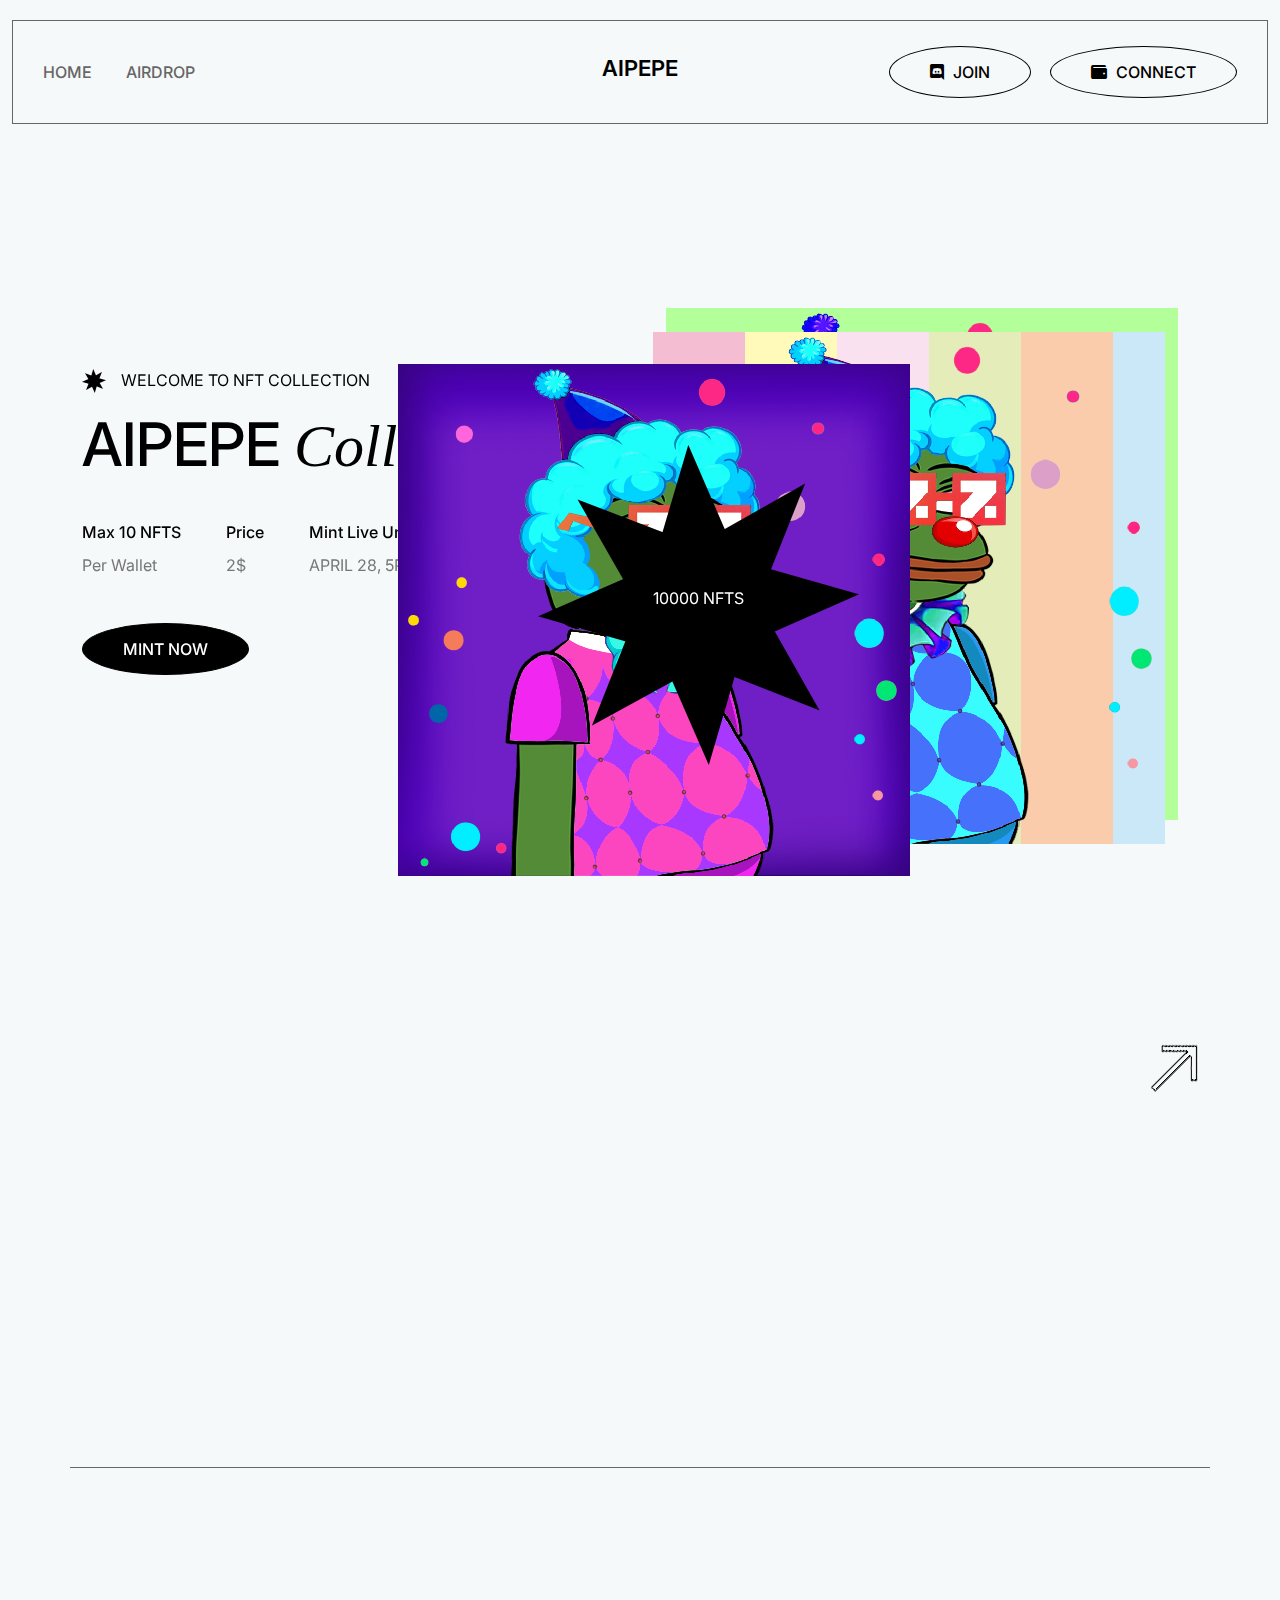
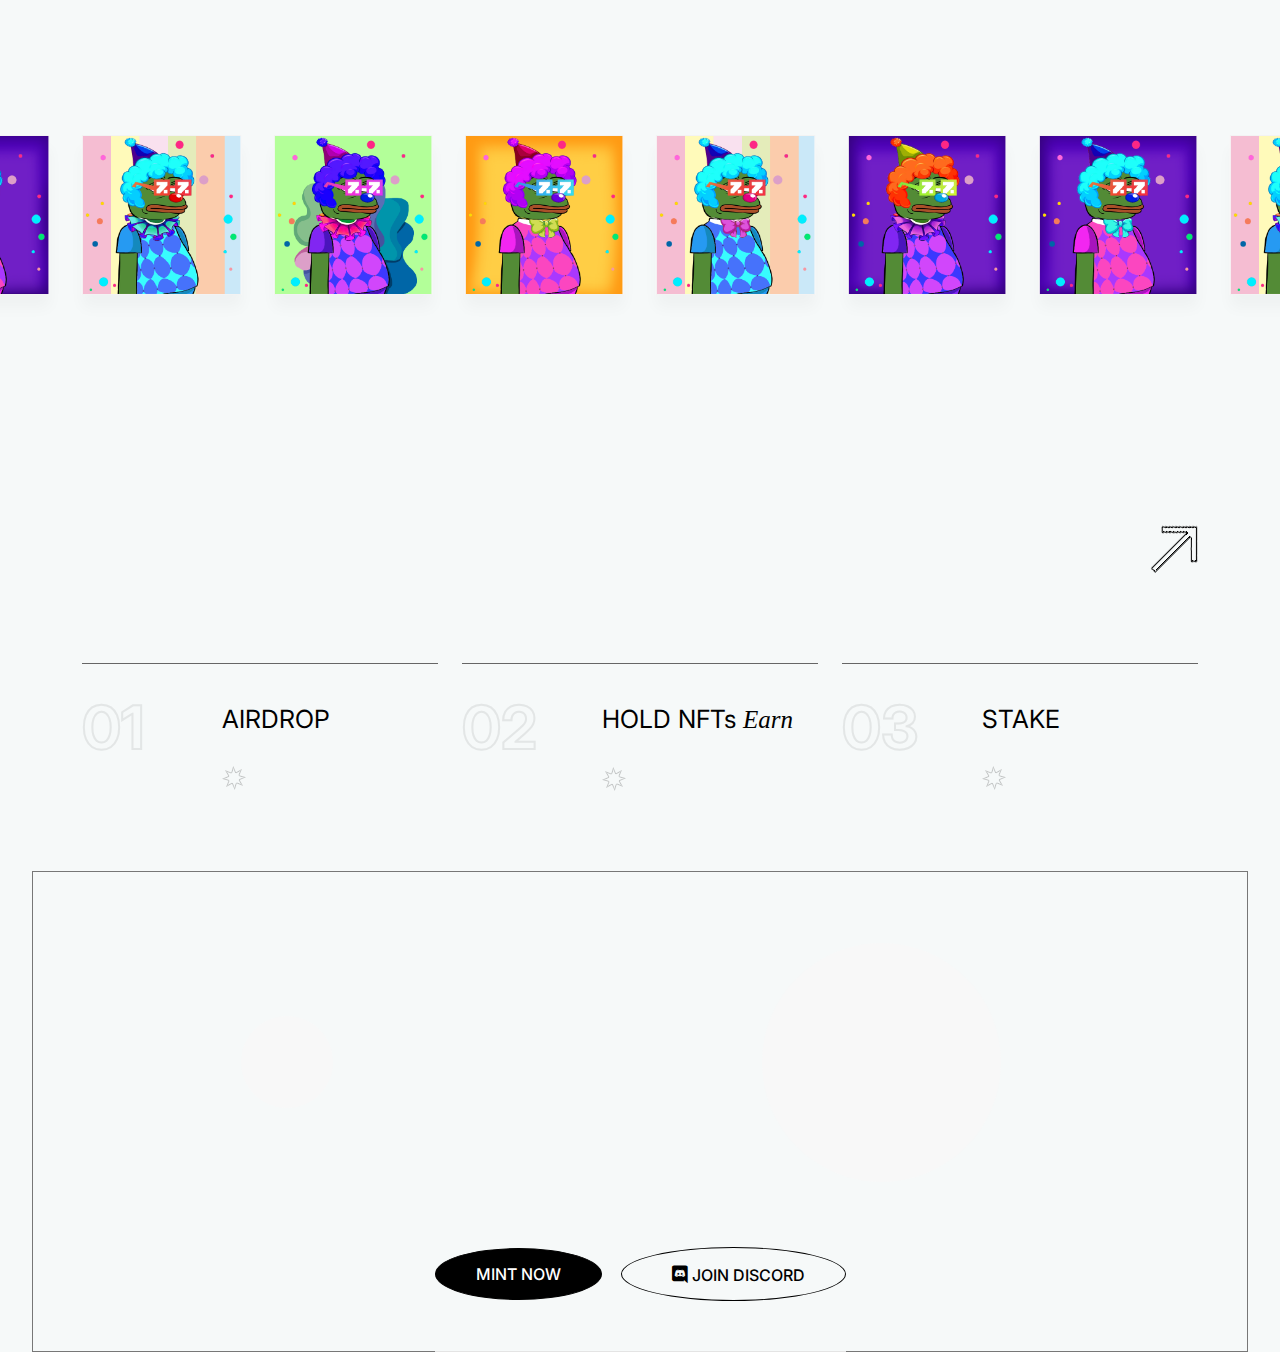
==== commit d4b12221: "haha" ====
--- a/index.html
+++ b/index.html
@@ -142,7 +142,7 @@
         </div>
         <div class="slider-shape ss-four layer" data-depth="0.40">
           <img src="img/slider/slider-icon1.png" alt="shape" />
-          <div class="text">5000 NFTs</div>
+          <div class="text">10000 NFTs</div>
         </div>
         <div class="slider-active">
           <div class="single-slider slider-bg d-flex align-items-center">
@@ -166,11 +166,11 @@
                       </li>
                       <li>
                         <strong>Price</strong>
-                        <p>5$</p>
+                        <p>2$</p>
                       </li>
                       <li>
                         <strong>Mint Live Until</strong>
-                        <p>APRIL 30, 02:00H</p>
+                        <p>APRIL 28, 5PM UTC</p>
                       </li>
                     </ul>
                     <div class="slider-btn mt-30 mb-105">
@@ -303,9 +303,6 @@
                   data-animation="fadeInLeft"
                   data-delay=".4s"
                 >
-                  <div class="hireus">
-                    <img src="img/bg/hireus-circle.png" alt="hireus-circle" />
-                  </div>
                   <h2>
                     We Are Fully Dedicated To Creative <br /><span
                       >Authentic Assets</span
@@ -385,9 +382,7 @@
                   <div class="icon">01</div>
                   <div class="text">
                     <h5>AIRDROP</span></h5>
-                    <p>
-                        A total of 210,000,000,000,000,000 AIPEPE tokens are now available to be claimed by those who have claimed the ARB airdrop.
-                    </p>
+
                     <div class="star-icon">
                       <img src="img/bg/star-small-2.png" alt="star-small" />
                     </div>
@@ -401,9 +396,7 @@
                   <div class="icon">02</div>
                   <div class="text">
                     <h5>HOLD NFTs <span>Earn</span></h5>
-                    <p>
-                        We will give tokens to nfts holders
-                    </p>
+
                     <div class="star-icon">
                       <img src="img/bg/star-small-2.png" alt="star-small" />
                     </div>
@@ -417,10 +410,7 @@
                   <div class="icon">03</div>
                   <div class="text">
                     <h5>STAKE </h5>
-                    <p>
-                        Staking LP AIPEPE/ETH to Earn
-                        ARB
-                    </p>
+
                     <div class="star-icon">
                       <img src="img/bg/star-small-2.png" alt="star-small" />
                     </div>
@@ -475,15 +465,7 @@
                   ><i class="fab fa-discord"></i> Join discord</a
                 >
               </div>
-              <div class="footer-social mt-50 mb-60">
-                <span>Quick Connect:</span>
-                <a href="#"><i class="fab fa-facebook-f"></i></a>
-                <a href="#"><i class="fab fa-linkedin-in"></i></a>
-                <a href="#"><i class="fab fa-youtube"></i></a>
-                <a href="#"><i class="fab fa-twitter"></i></a>
-                <a href="#"><i class="fab fa-telegram"></i></a>
-                <a href="#"><i class="fab fa-instagram"></i></a>
-              </div>
+
             </div>
           </div>
 
--- a/css/style.css
+++ b/css/style.css
@@ -6185,6 +6185,7 @@
     color: #fff;
 }
 .footer-bg {
+    margin-top:50px;
     color:#777;
     background-position: -180px center!important;
     background-size: cover;
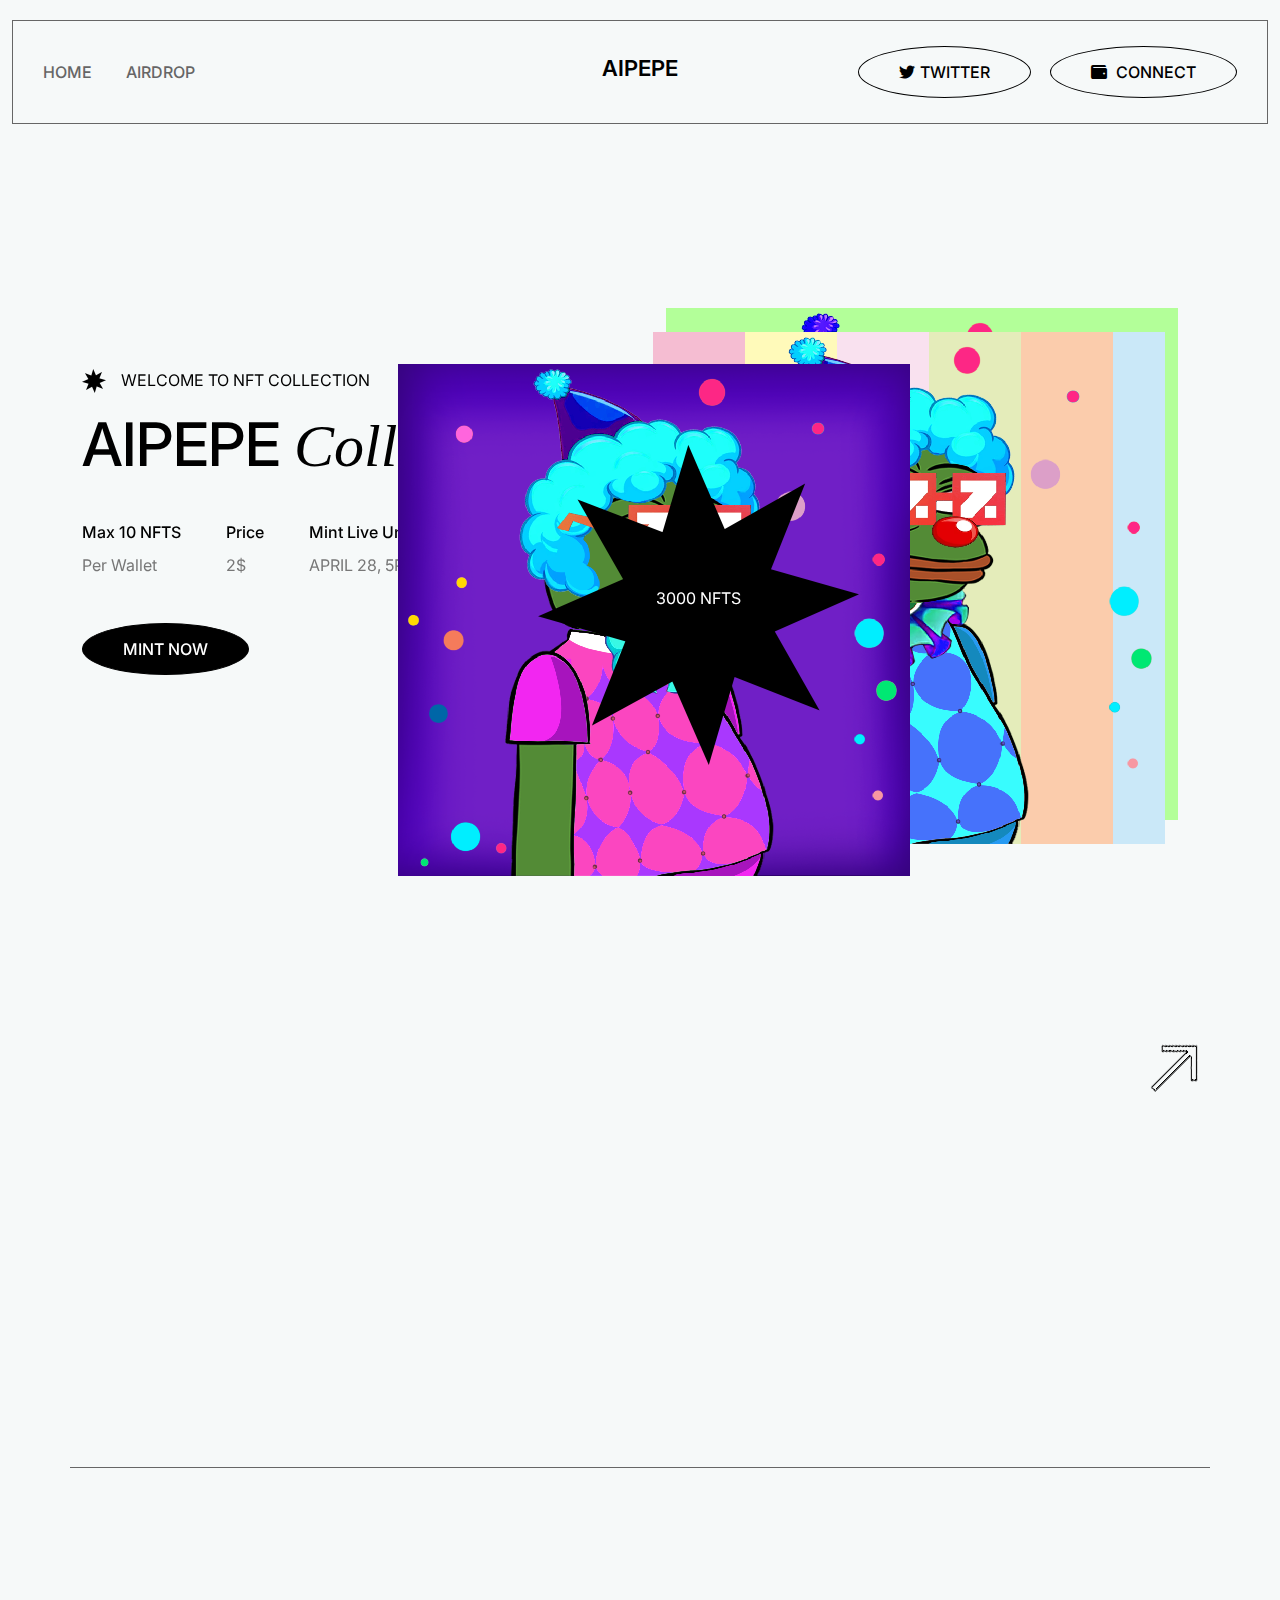
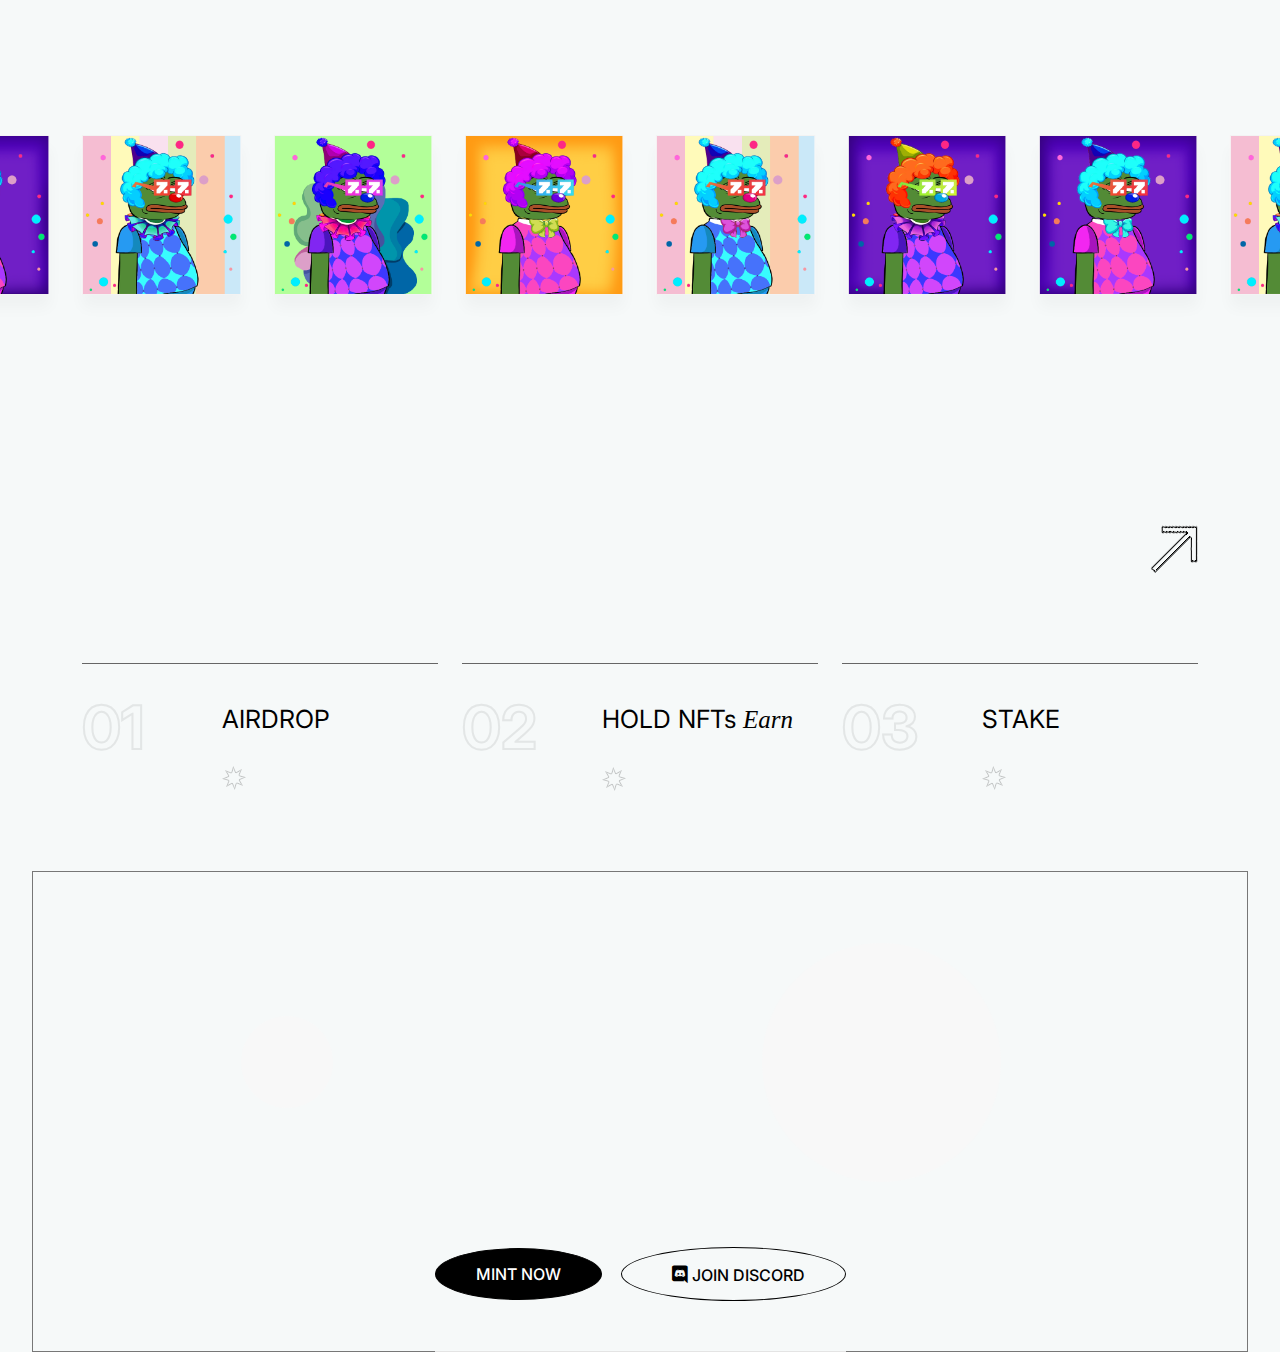
==== commit 2cdbea48: "haha" ====
--- a/index.html
+++ b/index.html
@@ -67,9 +67,9 @@
               </div>
               <div class="col-xl-5 col-lg-5 text-right d-none d-lg-block">
                 <a
-                  href="index-2.html#contact"
+                  href="https://twitter.com/Arb_AIPepe"
                   class="btn ss-btn smoth-scroll mr-15"
-                  ><i class="fab fa-discord"></i> join</a
+                  ><i class="fab fa-twitter"></i>Twitter</a
                 >
                 <a href="#" class="btn ss-btn smoth-scroll menu-tigger"
                   ><i class="fas fa-wallet"></i> Connect</a
@@ -142,7 +142,7 @@
         </div>
         <div class="slider-shape ss-four layer" data-depth="0.40">
           <img src="img/slider/slider-icon1.png" alt="shape" />
-          <div class="text">10000 NFTs</div>
+          <div class="text">3000 NFTs</div>
         </div>
         <div class="slider-active">
           <div class="single-slider slider-bg d-flex align-items-center">
@@ -458,7 +458,7 @@
                   >mint now
                 </a>
                 <a
-                  href="#"
+                  href="https://discord.gg/FJDdT8Bfdf"
                   class="btn ss-btn active"
                   data-animation="fadeInLeft"
                   data-delay=".4s"
